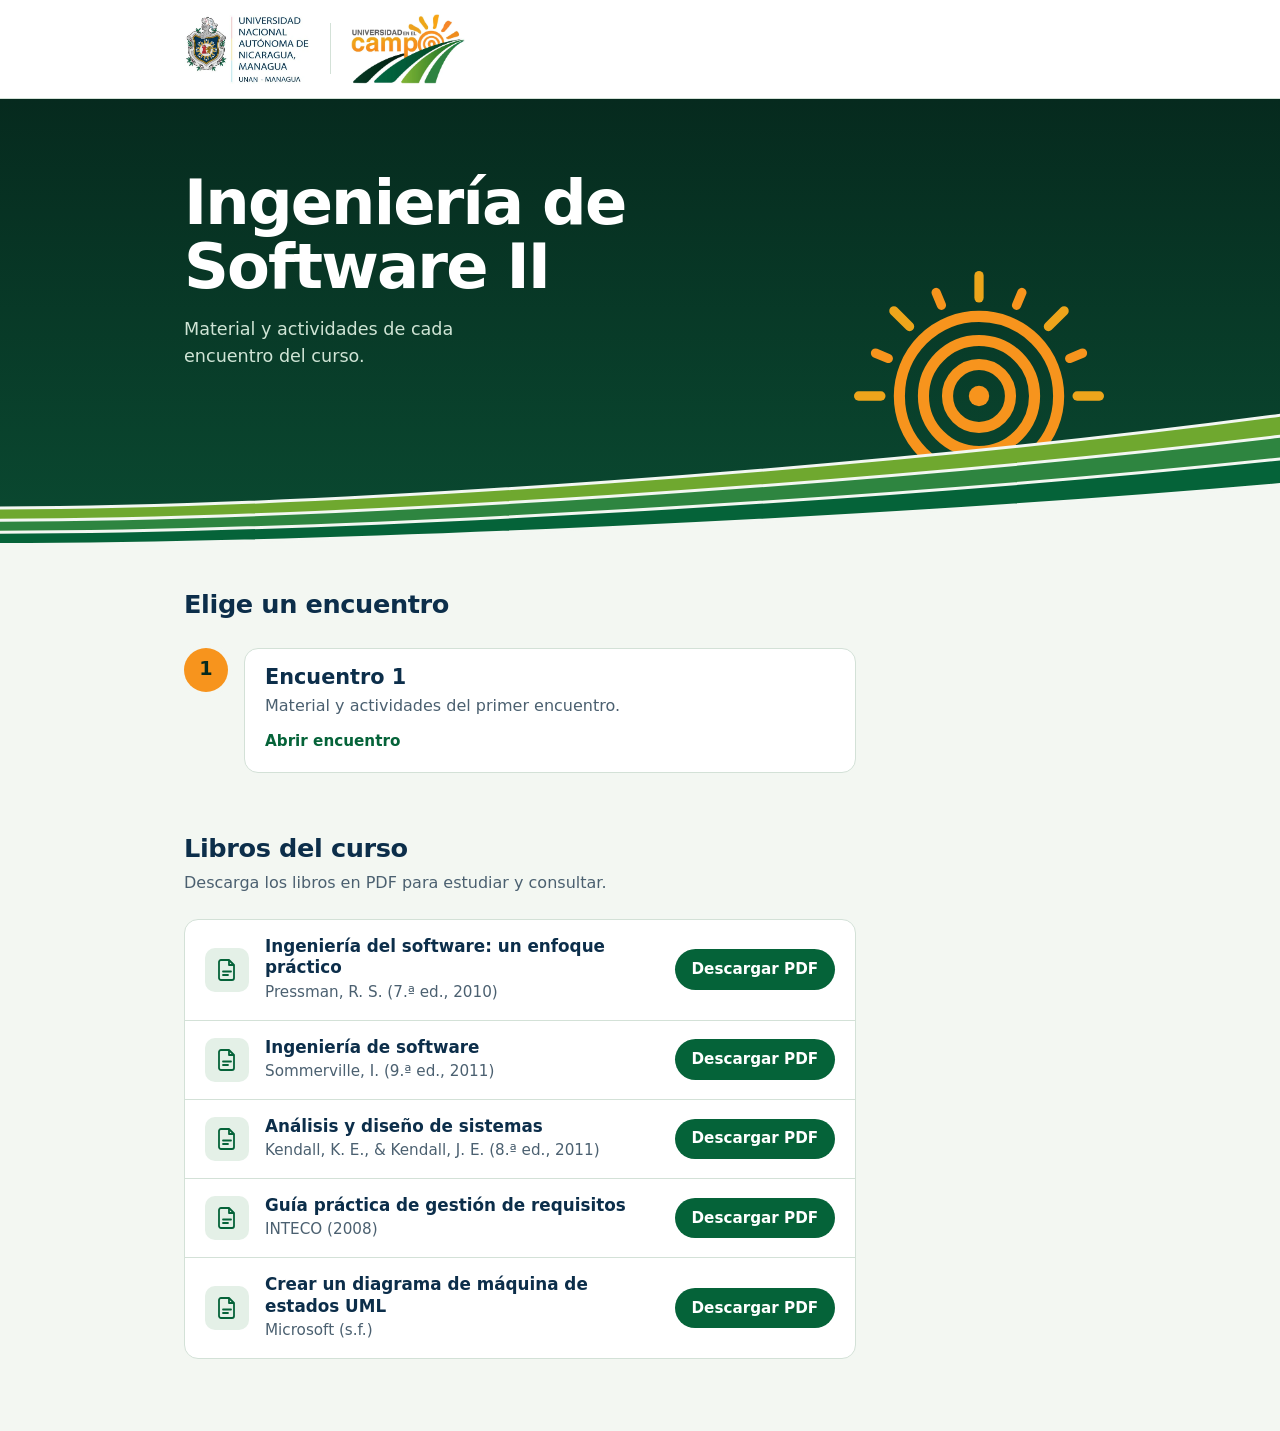
==== index.html @ 28904db5 "agregando semana 2" ====
<!DOCTYPE html>
<html lang="es">
<head>
<meta charset="utf-8">
<meta name="viewport" content="width=device-width, initial-scale=1">
<title>Ingeniería de Software II - UNAN Managua</title>
<meta name="description" content="Material de los encuentros del curso Ingeniería de Software II, UNAN Managua, Universidad en el Campo.">
<style>
  :root {
    --navy: #0c2e4a;
    --muted: #4b6070;
    --noche: #062a1e;
    --bosque: #0a4a31;
    --pino: #056339;
    --hoja: #2e8540;
    --lima: #6fa82f;
    --sol: #f7941d;
    --fondo: #f3f7f2;
    --borde: #d3e1d7;
  }

  * { box-sizing: border-box; }
  html { -webkit-text-size-adjust: 100%; }

  body {
    margin: 0;
    background: var(--fondo);
    color: var(--navy);
    font-family: system-ui, -apple-system, "Segoe UI", Roboto, "Helvetica Neue", Arial, sans-serif;
    line-height: 1.5;
  }

  /* ---------- Barra con los logos ---------- */
  .barra {
    background: #fff;
    border-bottom: 1px solid var(--borde);
  }
  .barra-in {
    max-width: 60rem;
    margin: 0 auto;
    padding: 0.85rem 1.5rem;
    display: flex;
    align-items: center;
    gap: 1.25rem;
  }
  .barra img {
    display: block;
    height: 3.4rem;
    width: auto;
  }
  .barra .division {
    width: 1px;
    height: 2.8rem;
    background: var(--borde);
  }
  @media (min-width: 700px) {
    .barra img { height: 4.4rem; }
    .barra .division { height: 3.2rem; }
  }

  /* ---------- Portada ---------- */
  .portada {
    position: relative;
    overflow: hidden;
    color: #fff;
    background: linear-gradient(180deg, var(--noche) 0%, var(--bosque) 100%);
    padding: clamp(2.5rem, 7vw, 4.5rem) 0 clamp(10rem, 22vw, 11rem);
  }
  .portada-in {
    position: relative;
    z-index: 3;
    max-width: 60rem;
    margin: 0 auto;
    padding: 0 1.5rem;
  }
  h1 {
    margin: 0;
    max-width: 14ch;
    font-size: clamp(2.3rem, 8vw, 3.9rem);
    line-height: 1.04;
    font-weight: 800;
    letter-spacing: -0.03em;
  }
  .sub {
    margin: 1rem 0 0;
    max-width: 22rem;
    font-size: 1.1rem;
    color: #cfe4d5;
  }

  .sol {
    position: absolute;
    z-index: 1;
    right: max(1.25rem, calc((100% - 60rem) / 2 + 1rem));
    bottom: 1.5rem;
    width: clamp(130px, 30vw, 250px);
    height: auto;
  }
  .campos {
    position: absolute;
    z-index: 2;
    left: 0;
    bottom: -1px;
    width: 100%;
    height: clamp(6rem, 16vw, 9.5rem);
    display: block;
  }
  .campos path {
    stroke: var(--fondo);
    stroke-width: 3;
    vector-effect: non-scaling-stroke;
  }

  /* ---------- Encuentros ---------- */
  .contenido {
    max-width: 60rem;
    margin: 0 auto;
    padding: 2.75rem 1.5rem 4.5rem;
  }
  .contenido-in { max-width: 42rem; }
  h2 {
    margin: 0 0 1.75rem;
    font-size: 1.6rem;
    line-height: 1.2;
    font-weight: 750;
    letter-spacing: -0.015em;
  }

  .ruta {
    list-style: none;
    margin: 0;
    padding: 0;
  }
  .ruta li {
    position: relative;
    margin-bottom: 1.25rem;
  }
  .ruta li:last-child { margin-bottom: 0; }
  .ruta li:not(:last-child)::after {
    content: "";
    position: absolute;
    left: calc(1.375rem - 1px);
    top: 2.75rem;
    bottom: -1.25rem;
    width: 2px;
    background: #b5d1bd;
  }

  a.encuentro {
    display: grid;
    grid-template-columns: 2.75rem 1fr;
    gap: 1rem;
    align-items: start;
    color: inherit;
    text-decoration: none;
  }
  .nodo {
    position: relative;
    z-index: 1;
    display: grid;
    place-items: center;
    width: 2.75rem;
    height: 2.75rem;
    border-radius: 50%;
    background: var(--sol);
    color: var(--noche);
    font-size: 1.2rem;
    font-weight: 800;
    box-shadow: 0 0 0 5px var(--fondo);
  }
  .panel {
    display: block;
    background: #fff;
    border: 1px solid var(--borde);
    border-radius: 14px;
    padding: 1rem 1.25rem 1.1rem;
    transition: border-color 0.15s, box-shadow 0.15s;
  }
  .titulo {
    display: block;
    font-size: 1.3rem;
    line-height: 1.25;
    font-weight: 700;
  }
  .detalle {
    display: block;
    margin-top: 0.2rem;
    color: var(--muted);
  }
  .abrir {
    display: inline-block;
    margin-top: 0.75rem;
    color: var(--pino);
    font-size: 0.95rem;
    font-weight: 650;
    border-bottom: 2px solid transparent;
    transition: border-color 0.15s;
  }
  a.encuentro:hover .panel,
  a.encuentro:focus-visible .panel {
    border-color: var(--hoja);
    box-shadow: 0 2px 0 var(--hoja);
  }
  a.encuentro:hover .abrir,
  a.encuentro:focus-visible .abrir {
    border-bottom-color: currentColor;
  }
  a.encuentro:focus-visible {
    outline: 3px solid var(--pino);
    outline-offset: 4px;
    border-radius: 14px;
  }

  /* ---------- Libros en PDF ---------- */
  .libros { margin-top: 3.75rem; }
  .libros h2 { margin-bottom: 0.4rem; }
  .libros .nota {
    margin: 0 0 1.5rem;
    color: var(--muted);
  }
  .lista-libros {
    list-style: none;
    margin: 0;
    padding: 0;
    background: #fff;
    border: 1px solid var(--borde);
    border-radius: 14px;
    overflow: hidden;
  }
  .lista-libros li + li { border-top: 1px solid var(--borde); }
  .libro {
    display: grid;
    grid-template-columns: 2.75rem 1fr auto;
    gap: 1rem;
    align-items: center;
    padding: 1rem 1.25rem;
  }
  .icono {
    display: grid;
    place-items: center;
    width: 2.75rem;
    height: 2.75rem;
    border-radius: 10px;
    background: #e4f0e7;
    color: var(--pino);
  }
  .icono svg { width: 1.5rem; height: 1.5rem; }
  .libro-titulo {
    display: block;
    font-size: 1.05rem;
    line-height: 1.3;
    font-weight: 700;
  }
  .libro-autor {
    display: block;
    margin-top: 0.1rem;
    color: var(--muted);
    font-size: 0.95rem;
  }
  a.descargar {
    display: inline-block;
    padding: 0.55rem 1.05rem;
    border-radius: 999px;
    background: var(--pino);
    color: #fff;
    font-size: 0.95rem;
    font-weight: 650;
    text-decoration: none;
    white-space: nowrap;
    transition: background-color 0.15s;
  }
  a.descargar:hover { background: #044526; }
  a.descargar:focus-visible {
    outline: 3px solid var(--pino);
    outline-offset: 3px;
  }
  @media (max-width: 34rem) {
    .libro { grid-template-columns: 2.75rem 1fr; }
    .libro .accion { grid-column: 2; }
  }

  @media (prefers-reduced-motion: reduce) {
    .panel, .abrir, a.descargar { transition: none; }
  }
</style>
</head>
<body>

<svg width="0" height="0" style="position:absolute" aria-hidden="true" focusable="false">
  <symbol id="icono-pdf" viewBox="0 0 24 24">
    <path d="M6 2h8l5 5v13a2 2 0 0 1-2 2H6a2 2 0 0 1-2-2V4a2 2 0 0 1 2-2z" fill="none" stroke="currentColor" stroke-width="1.8" stroke-linejoin="round"/>
    <path d="M14 2v5h5" fill="none" stroke="currentColor" stroke-width="1.8" stroke-linejoin="round"/>
    <path d="M8 13.5h8M8 17h5" fill="none" stroke="currentColor" stroke-width="1.8" stroke-linecap="round"/>
  </symbol>
</svg>

<header class="barra">
  <div class="barra-in">
    <img src="[data-uri]" alt="UNAN Managua, Universidad Nacional Autónoma de Nicaragua">
    <span class="division" aria-hidden="true"></span>
    <img src="[data-uri]" alt="Universidad en el Campo">
  </div>
</header>

<section class="portada">
  <div class="portada-in">
    <h1>Ingeniería de Software II</h1>
    <p class="sub">Material y actividades de cada encuentro del curso.</p>
  </div>

  <!-- Sol saliendo sobre los campos -->
  <svg class="sol" viewBox="0 0 270 270" aria-hidden="true" focusable="false">
        <line x1="135" y1="29" x2="135" y2="5" stroke="#eda51b" stroke-width="10" stroke-linecap="round" transform="rotate(-90.0 135 135)"/>
        <line x1="135" y1="29" x2="135" y2="14" stroke="#f7941d" stroke-width="10" stroke-linecap="round" transform="rotate(-67.5 135 135)"/>
        <line x1="135" y1="29" x2="135" y2="5" stroke="#eda51b" stroke-width="10" stroke-linecap="round" transform="rotate(-45.0 135 135)"/>
        <line x1="135" y1="29" x2="135" y2="14" stroke="#f7941d" stroke-width="10" stroke-linecap="round" transform="rotate(-22.5 135 135)"/>
        <line x1="135" y1="29" x2="135" y2="5" stroke="#eda51b" stroke-width="10" stroke-linecap="round" transform="rotate(0.0 135 135)"/>
        <line x1="135" y1="29" x2="135" y2="14" stroke="#f7941d" stroke-width="10" stroke-linecap="round" transform="rotate(22.5 135 135)"/>
        <line x1="135" y1="29" x2="135" y2="5" stroke="#eda51b" stroke-width="10" stroke-linecap="round" transform="rotate(45.0 135 135)"/>
        <line x1="135" y1="29" x2="135" y2="14" stroke="#f7941d" stroke-width="10" stroke-linecap="round" transform="rotate(67.5 135 135)"/>
        <line x1="135" y1="29" x2="135" y2="5" stroke="#eda51b" stroke-width="10" stroke-linecap="round" transform="rotate(90.0 135 135)"/>
    <g fill="none" stroke="#f7941d" stroke-width="12">
      <circle cx="135" cy="135" r="86"/>
      <circle cx="135" cy="135" r="60"/>
      <circle cx="135" cy="135" r="34"/>
    </g>
    <circle cx="135" cy="135" r="11" fill="#f7941d"/>
  </svg>

  <!-- Campos en franjas verdes -->
  <svg class="campos" viewBox="0 0 1200 200" preserveAspectRatio="none" aria-hidden="true" focusable="false">
    <path d="M-10,150 C300,150 820,100 1210,26 L1210,210 L-10,210 Z" fill="#6fa82f"/>
    <path d="M-10,166 C300,166 820,120 1210,54 L1210,210 L-10,210 Z" fill="#2e8540"/>
    <path d="M-10,182 C300,182 820,142 1210,84 L1210,210 L-10,210 Z" fill="#056339"/>
    <path d="M-10,198 C300,198 820,166 1210,118 L1210,210 L-10,210 Z" fill="#f3f7f2"/>
  </svg>
</section>

<main class="contenido">
 <div class="contenido-in">
  <h2>Elige un encuentro</h2>

  <!--
    CÓMO AGREGAR UN ENCUENTRO NUEVO:
    1. Sube la carpeta del encuentro al repositorio (por ejemplo encuentro-3/,
       con su propio index.html dentro).
    2. Copia un bloque <li> ... </li> completo y pégalo al final de la lista.
    3. Cambia el número, el href, el título y la descripción.
    Usa rutas relativas (sin "/" al inicio): href="encuentro-3/"
  -->

  <ol class="ruta">

    <li>
      <a class="encuentro" href="Encuentro_1/">
        <span class="nodo" aria-hidden="true">1</span>
        <span class="panel">
          <span class="titulo">Encuentro 1</span>
          <span class="detalle">Material y actividades del primer encuentro.</span>
          <span class="abrir">Abrir encuentro</span>
        </span>
      </a>
    </li>
    <!--
    <li>
      <a class="encuentro" href="semana2/">
        <span class="nodo" aria-hidden="true">2</span>
        <span class="panel">
          <span class="titulo">Encuentro 2</span>
          <span class="detalle">Material y actividades del segundo encuentro.</span>
          <span class="abrir">Abrir encuentro</span>
        </span>
      </a>
    </li>
    -->
  </ol>

  <section class="libros" aria-labelledby="titulo-libros">
    <h2 id="titulo-libros">Libros del curso</h2>
    <p class="nota">Descarga los libros en PDF para estudiar y consultar.</p>

    <!--
      CÓMO AGREGAR UN LIBRO:
      1. En el repositorio, crea una carpeta llamada libros y sube ahí el PDF
         (Add file > Upload files). Desde la web, cada archivo puede pesar hasta 25 MB.
      2. Usa nombres en minúsculas, sin espacios ni acentos: libro-1.pdf
      3. Copia un bloque <li> ... </li> completo y pégalo en la lista.
      4. Cambia el href por la ruta del PDF, y el título y el autor.
      Sube solo libros que tengas permiso de compartir (propios, de acceso abierto
      o autorizados por sus autores).
    -->

    <ul class="lista-libros">

  <li class="libro">
    <span class="icono" aria-hidden="true"><svg><use href="#icono-pdf"/></svg></span>
    <span class="texto">
      <span class="libro-titulo">Ingeniería del software: un enfoque práctico</span>
      <span class="libro-autor">Pressman, R. S. (7.ª ed., 2010)</span>
    </span>
    <span class="accion"><a class="descargar" href="https://profesorezequielruizgarcia.wordpress.com/wp-content/uploads/2015/01/ingenieria-del-software-un-enfoque-practico-roger-s-pressman.pdf" download>Descargar PDF</a></span>
  </li>

  <li class="libro">
    <span class="icono" aria-hidden="true"><svg><use href="#icono-pdf"/></svg></span>
    <span class="texto">
      <span class="libro-titulo">Ingeniería de software</span>
      <span class="libro-autor">Sommerville, I. (9.ª ed., 2011)</span>
    </span>
    <span class="accion"><a class="descargar" href="https://gc.scalahed.com/recursos/files/r161r/w25469w/ingdelsoftwarelibro9_compressed.pdf" download>Descargar PDF</a></span>
  </li>

  <li class="libro">
    <span class="icono" aria-hidden="true"><svg><use href="#icono-pdf"/></svg></span>
    <span class="texto">
      <span class="libro-titulo">Análisis y diseño de sistemas</span>
      <span class="libro-autor">Kendall, K. E., &amp; Kendall, J. E. (8.ª ed., 2011)</span>
    </span>
    <span class="accion"><a class="descargar" href="https://ccie.com.mx/wp-content/uploads/2020/03/ld-Analisis-y-Diseno-de-Sistemas_Kendall-8va.pdf" download>Descargar PDF</a></span>
  </li>

  <li class="libro">
    <span class="icono" aria-hidden="true"><svg><use href="#icono-pdf"/></svg></span>
    <span class="texto">
      <span class="libro-titulo">Guía práctica de gestión de requisitos</span>
      <span class="libro-autor">INTECO (2008)</span>
    </span>
    <span class="accion"><a class="descargar" href="https://cmapspublic2.ihmc.us/rid=1MNCYH38Y-1S75BLR-1SW9/doc-guia-practica-gestion-de-requisitos.pdf" download>Descargar PDF</a></span>
  </li>

  <li class="libro">
    <span class="icono" aria-hidden="true"><svg><use href="#icono-pdf"/></svg></span>
    <span class="texto">
      <span class="libro-titulo">Crear un diagrama de máquina de estados UML</span>
      <span class="libro-autor">Microsoft (s.f.)</span>
    </span>
    <span class="accion"><a class="descargar" href="https://support.microsoft.com/es-es/visio/create-a-uml-state-machine-diagram" download>Descargar PDF</a></span>
  </li>

</ul>
  </section>
 </div>
</main>

</body>
</html>
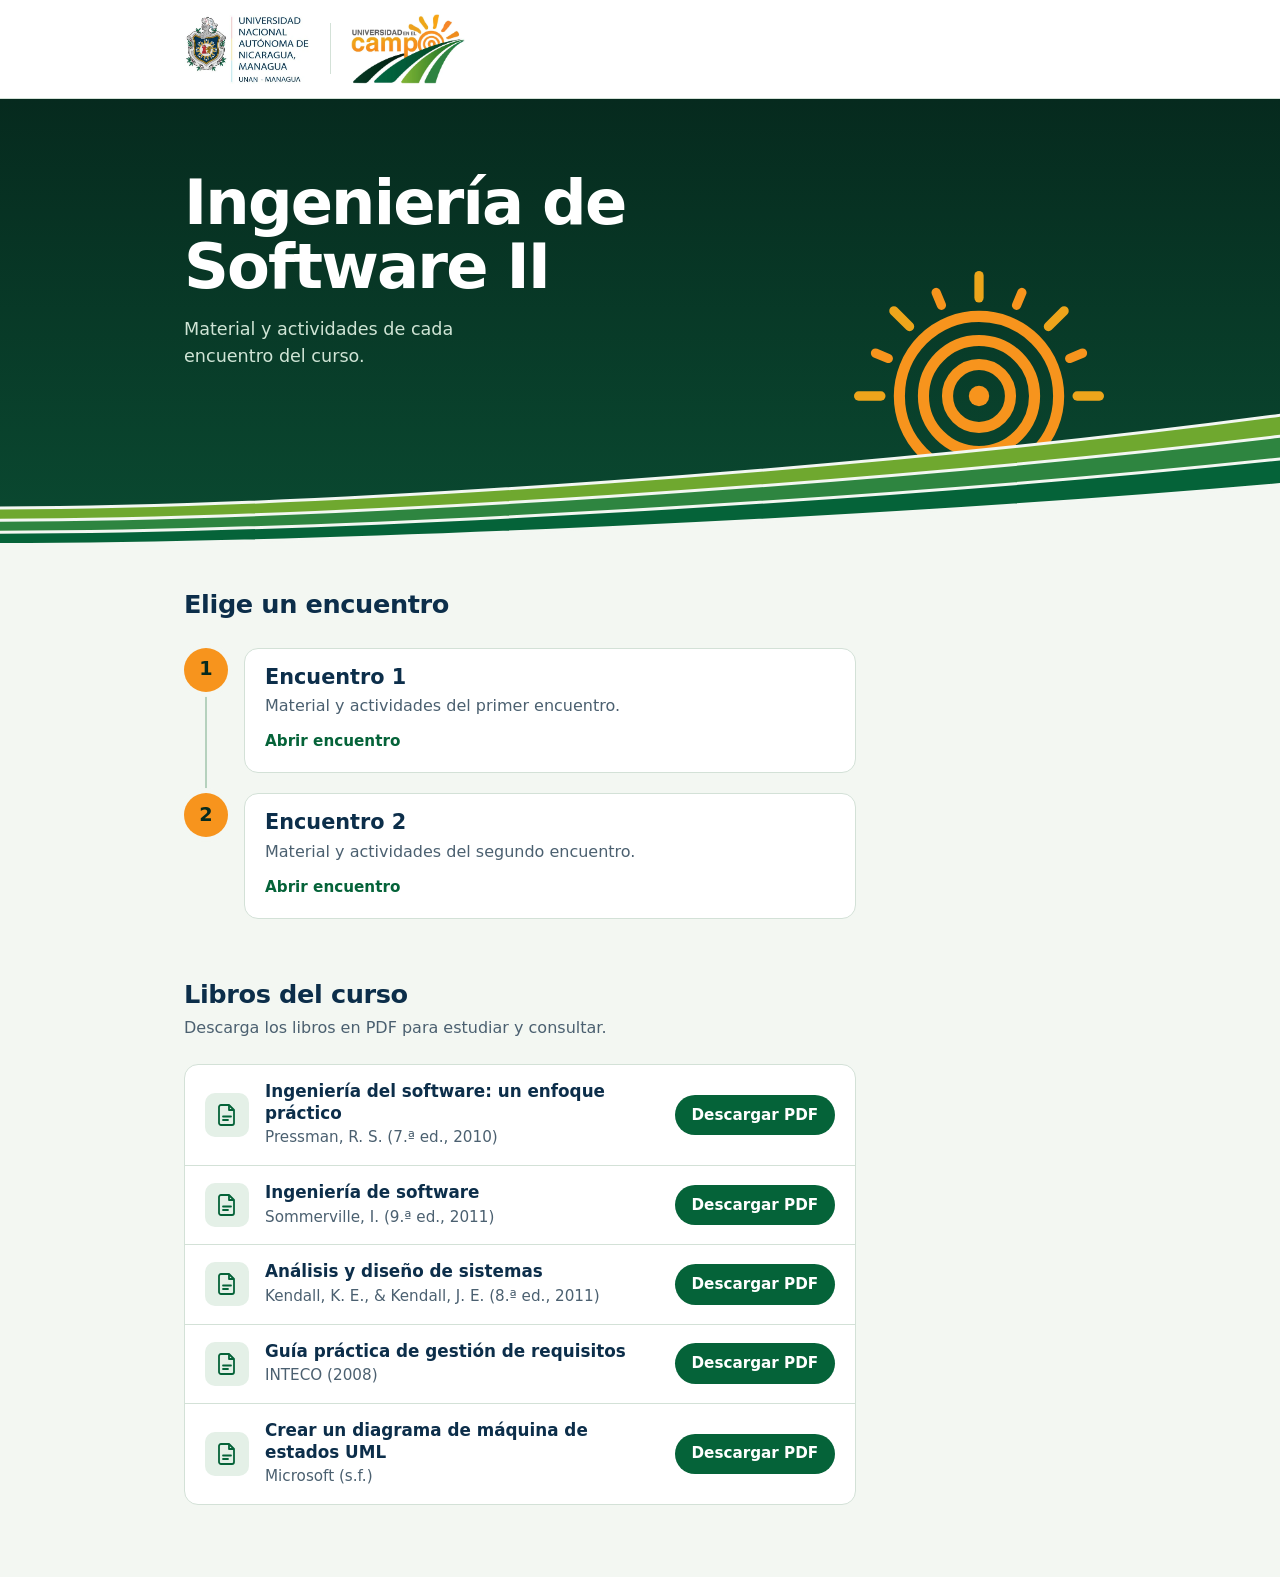
==== commit c384a296: "Bloque de segundo encuentro" ====
--- a/index.html
+++ b/index.html
@@ -361,7 +361,7 @@
         </span>
       </a>
     </li>
-    <!--
+  
     <li>
       <a class="encuentro" href="semana2/">
         <span class="nodo" aria-hidden="true">2</span>
@@ -372,7 +372,7 @@
         </span>
       </a>
     </li>
-    -->
+
   </ol>
 
   <section class="libros" aria-labelledby="titulo-libros">
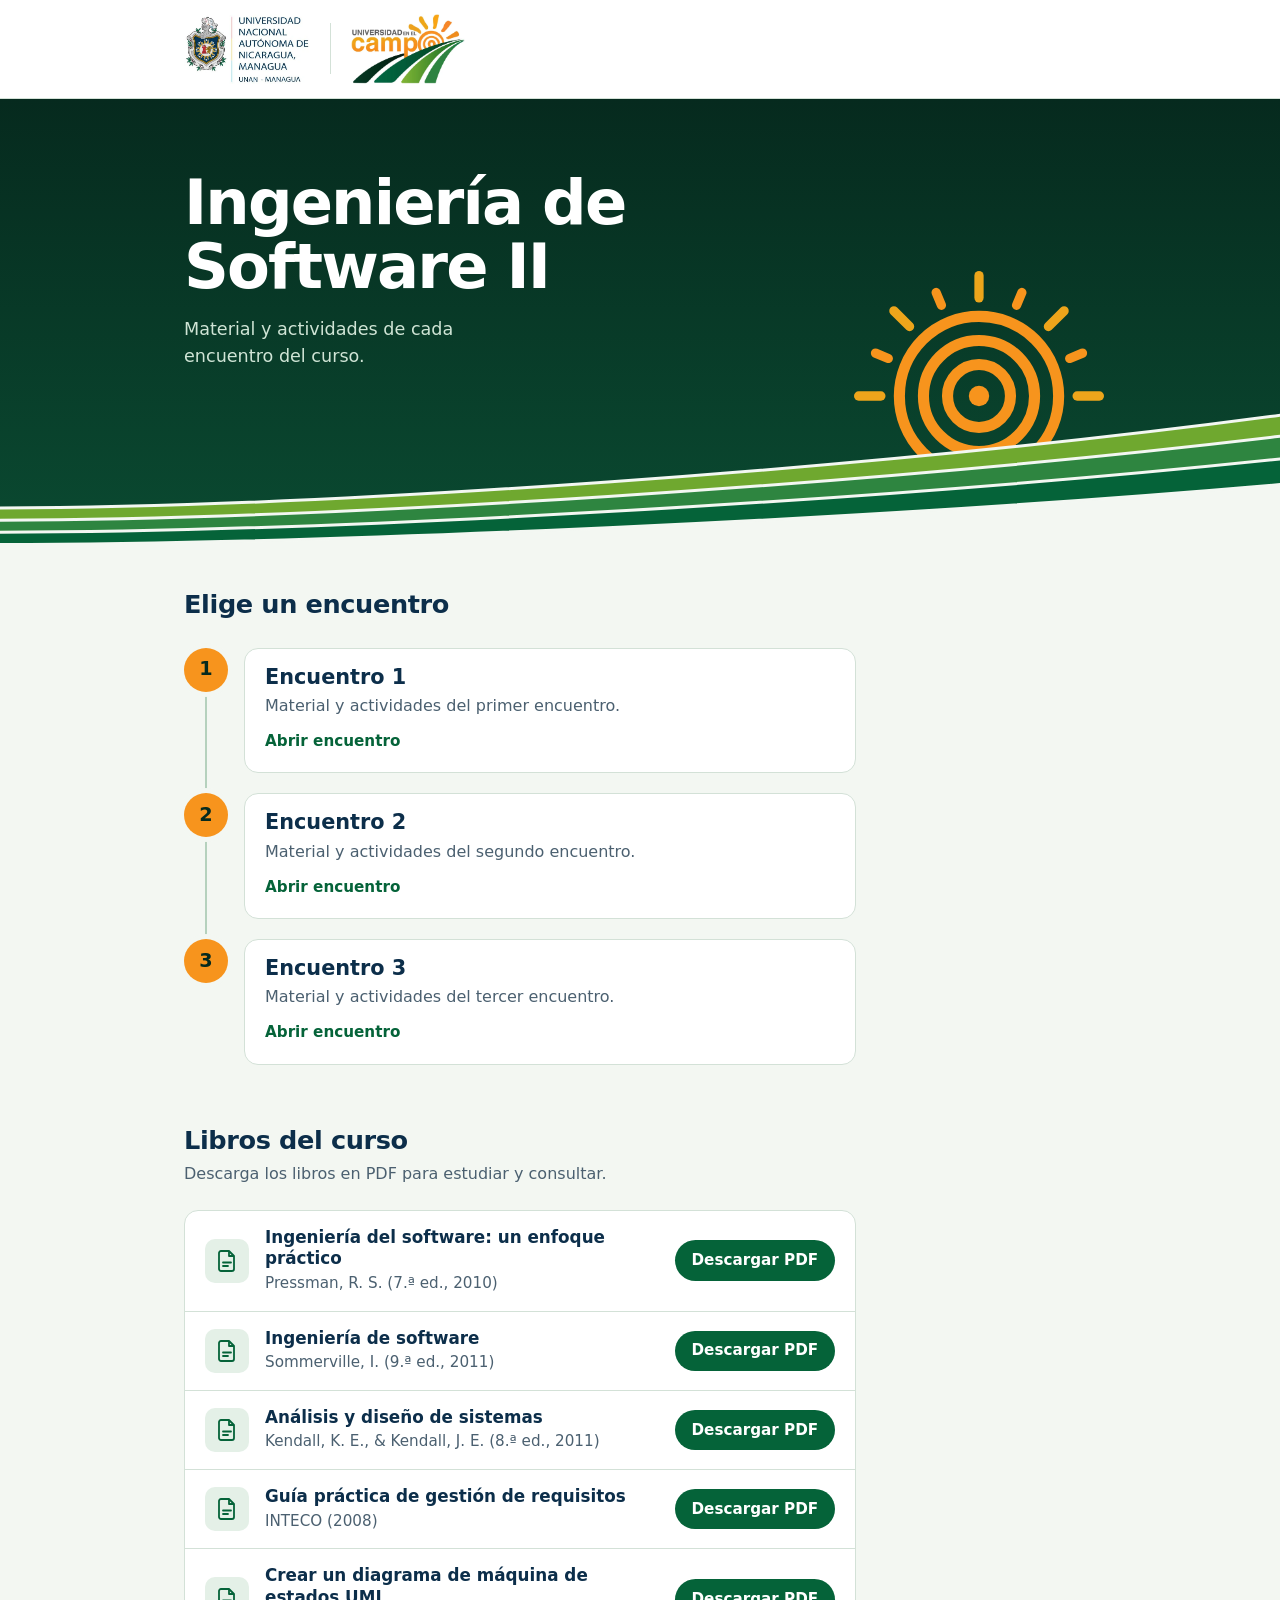
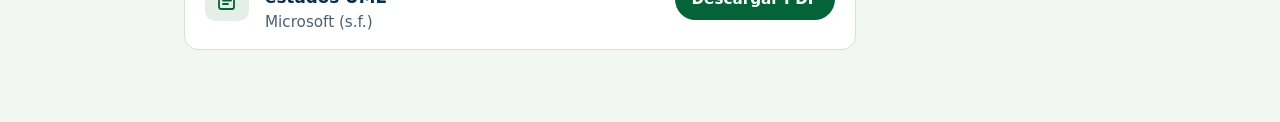
==== commit 1c5335e3: "corrigiendocon Claude" ====
--- a/index.html
+++ b/index.html
@@ -342,17 +342,17 @@
 
   <!--
     CÓMO AGREGAR UN ENCUENTRO NUEVO:
-    1. Sube la carpeta del encuentro al repositorio (por ejemplo encuentro-3/,
+    1. Sube la carpeta del encuentro al repositorio (por ejemplo Encuentro_4/,
        con su propio index.html dentro).
     2. Copia un bloque <li> ... </li> completo y pégalo al final de la lista.
     3. Cambia el número, el href, el título y la descripción.
-    Usa rutas relativas (sin "/" al inicio): href="encuentro-3/"
+    Usa rutas relativas (sin "/" al inicio): href="Encuentro_4/index.html"
   -->
 
   <ol class="ruta">
 
     <li>
-      <a class="encuentro" href="Encuentro_1/">
+      <a class="encuentro" href="Encuentro_1/index.html">
         <span class="nodo" aria-hidden="true">1</span>
         <span class="panel">
           <span class="titulo">Encuentro 1</span>
@@ -363,11 +363,22 @@
     </li>
   
     <li>
-      <a class="encuentro" href="semana2/">
+      <a class="encuentro" href="Encuentro_2/index.html">
         <span class="nodo" aria-hidden="true">2</span>
         <span class="panel">
           <span class="titulo">Encuentro 2</span>
           <span class="detalle">Material y actividades del segundo encuentro.</span>
+          <span class="abrir">Abrir encuentro</span>
+        </span>
+      </a>
+    </li>
+
+    <li>
+      <a class="encuentro" href="Encuentro_3/index.html">
+        <span class="nodo" aria-hidden="true">3</span>
+        <span class="panel">
+          <span class="titulo">Encuentro 3</span>
+          <span class="detalle">Material y actividades del tercer encuentro.</span>
           <span class="abrir">Abrir encuentro</span>
         </span>
       </a>
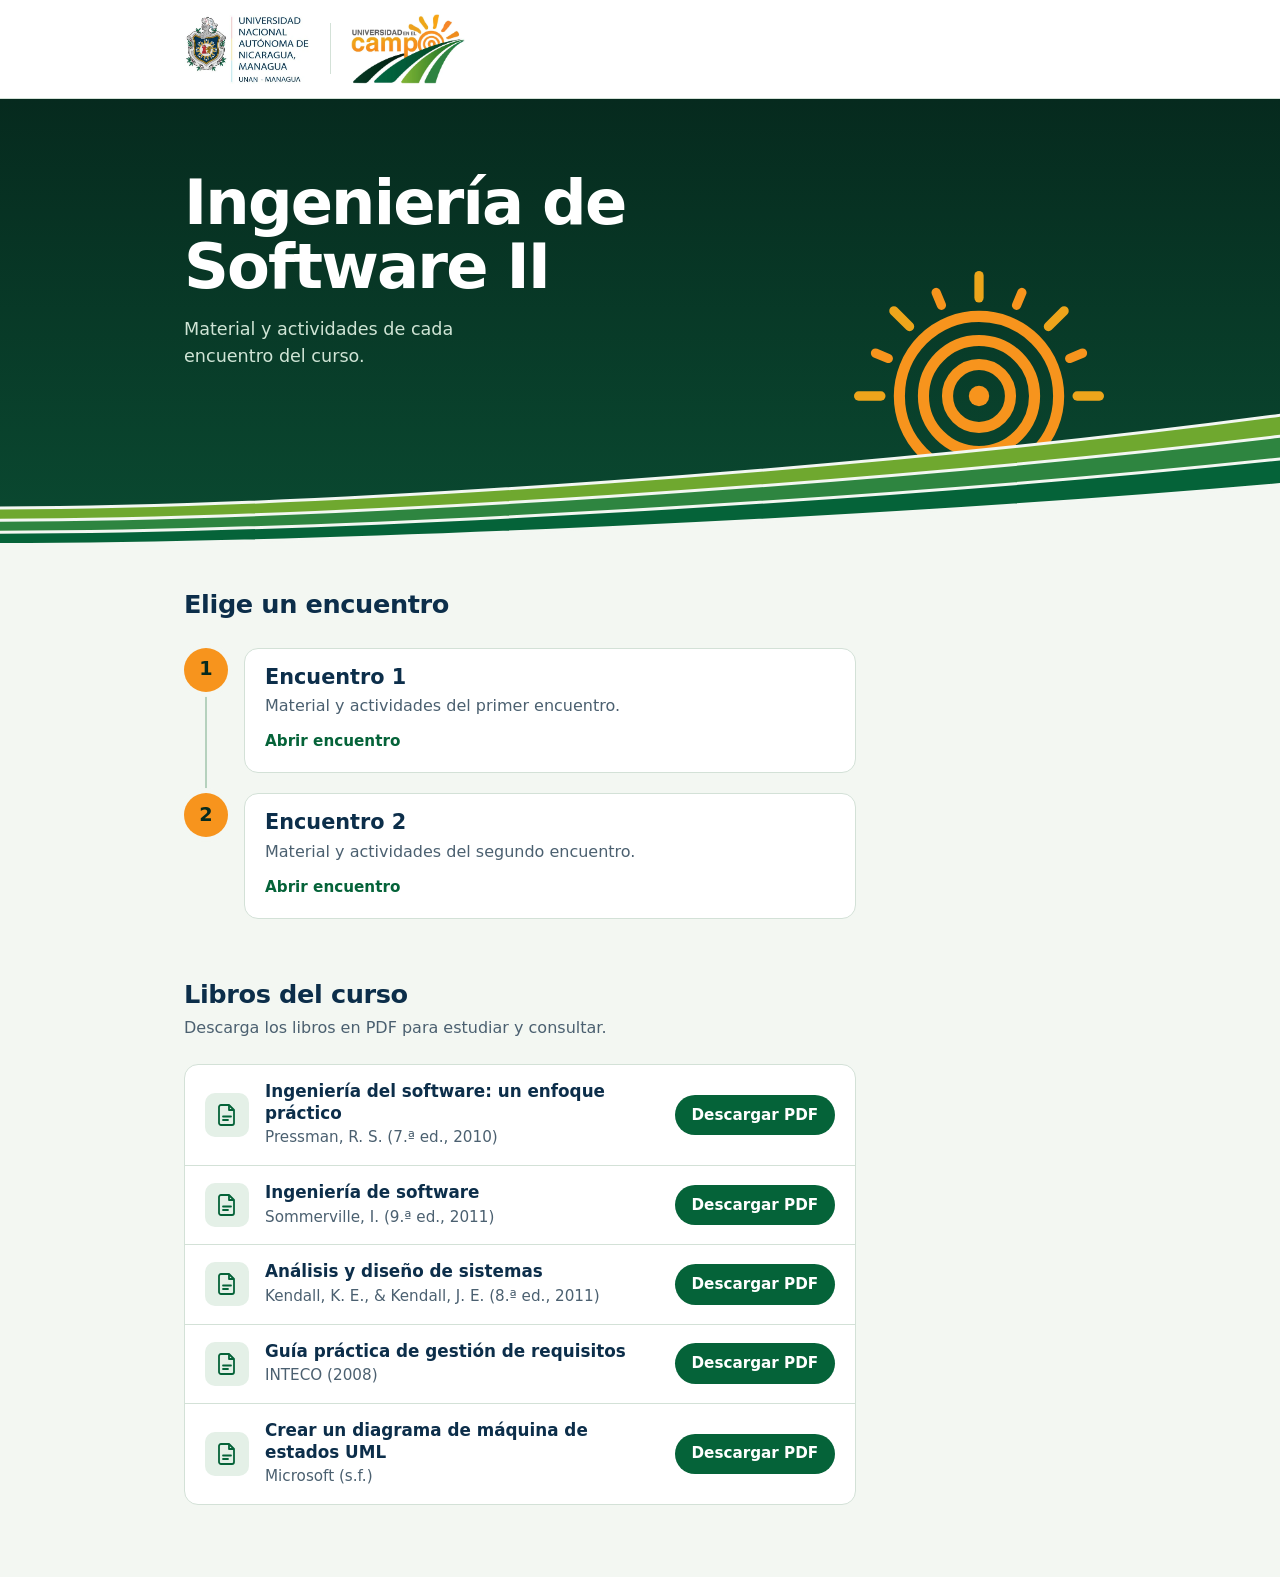
==== commit cbd24603: "ocultando encuentro3" ====
--- a/index.html
+++ b/index.html
@@ -372,7 +372,7 @@
         </span>
       </a>
     </li>
-
+<!--
     <li>
       <a class="encuentro" href="Encuentro_3/index.html">
         <span class="nodo" aria-hidden="true">3</span>
@@ -383,7 +383,7 @@
         </span>
       </a>
     </li>
-
+-->
   </ol>
 
   <section class="libros" aria-labelledby="titulo-libros">
